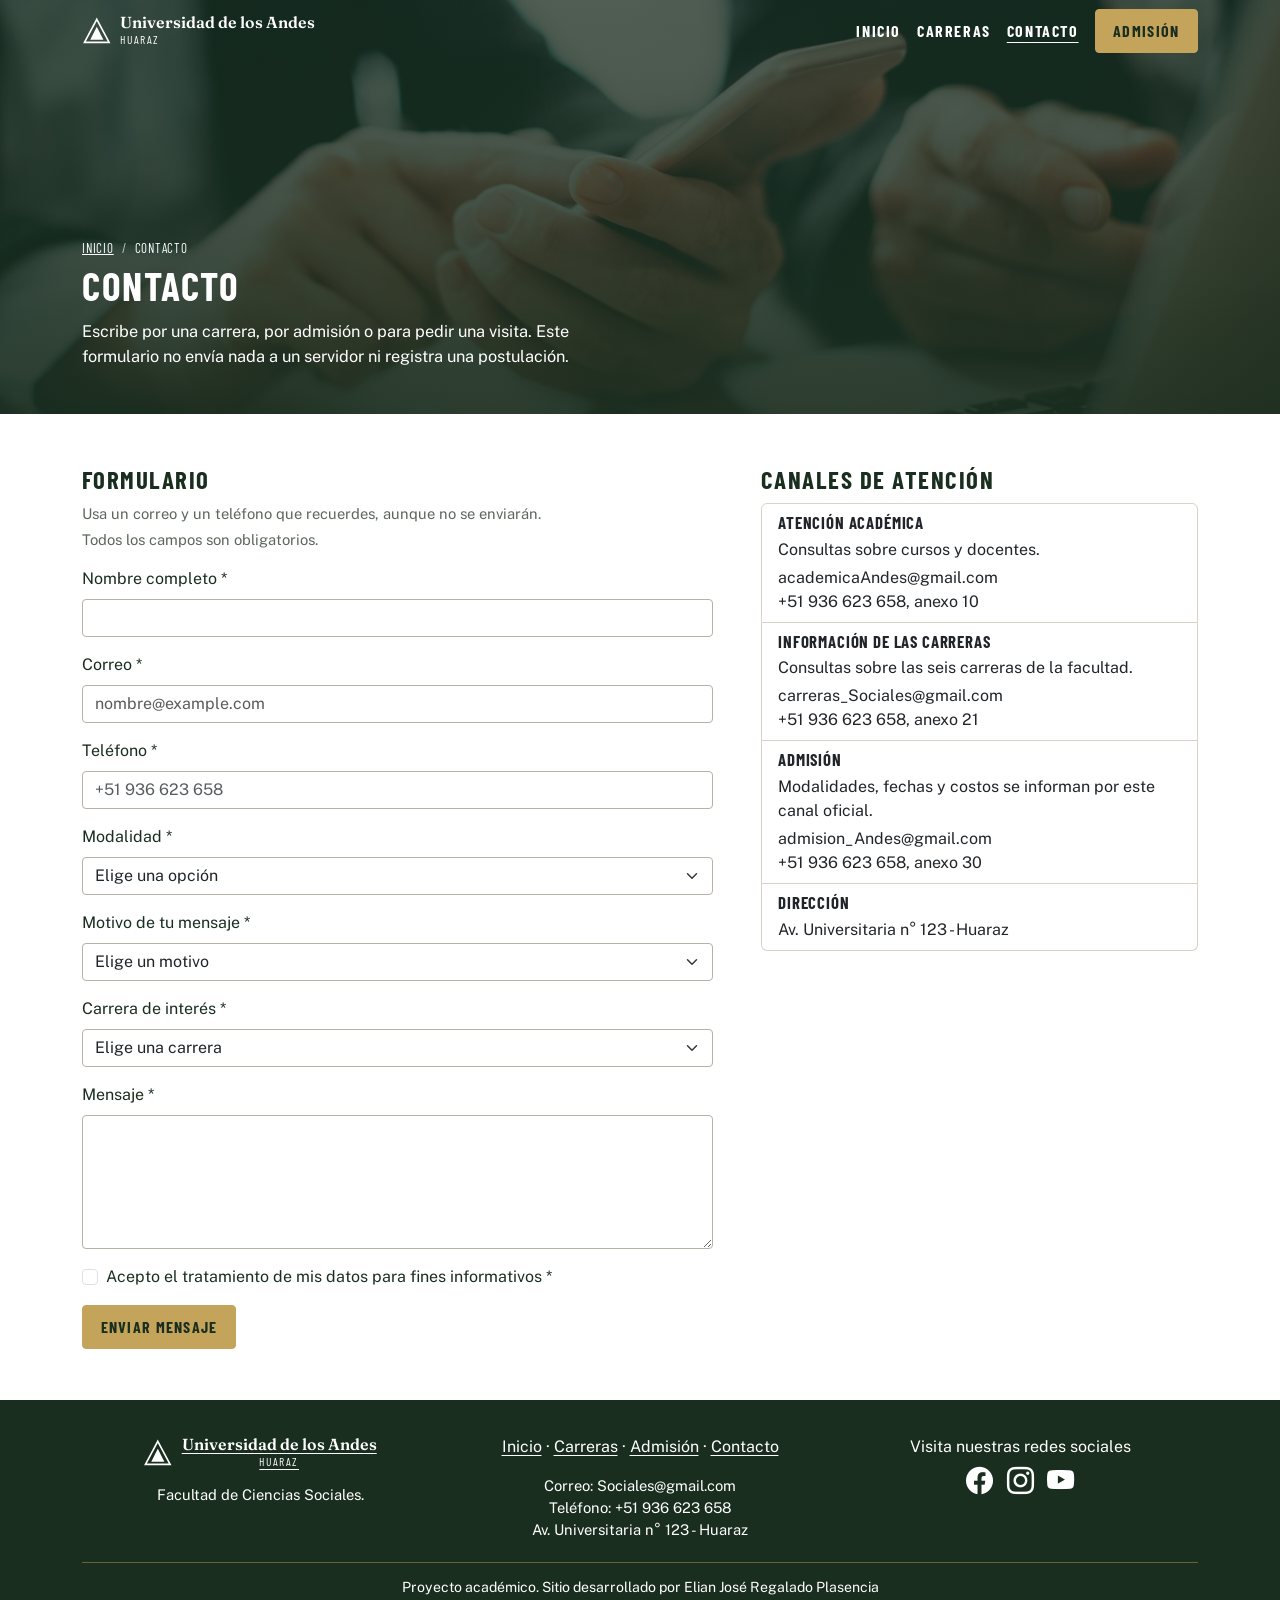
==== contacto.html @ 66e41785 "Primer commit: subiendo proyecto web PA4" ====
<!DOCTYPE html>
<html lang="es">

<head>
  <meta charset="utf-8">
  <meta name="viewport" content="width=device-width, initial-scale=1">
  <title>Contacto | Universidad de los Andes - Huaraz</title>
  <meta name="description"
    content="Escribe a la facultad por consultas de carreras, admisión o visitas. No envía datos a un servidor.">
  <link rel="icon" href="img/favicon.svg" type="image/svg+xml">
  <link rel="preconnect" href="https://fonts.googleapis.com">
  <link rel="preconnect" href="https://fonts.gstatic.com" crossorigin>
  <link
    href="https://fonts.googleapis.com/css2?family=Barlow+Condensed:wght@600;700&family=Fraunces:opsz,wght@9..144,600&family=Public+Sans:ital,wght@0,400;0,500;0,600;1,400&display=swap"
    rel="stylesheet">
  <link href="https://cdn.jsdelivr.net/npm/bootstrap@5.3.3/dist/css/bootstrap.min.css" rel="stylesheet">
  <link href="https://cdn.jsdelivr.net/npm/bootstrap-icons@1.11.3/font/bootstrap-icons.min.css" rel="stylesheet">
  <link href="css/styles.css" rel="stylesheet">
</head>

<body>
  <a class="saltar" href="#contenido">Saltar al contenido</a>
  <header>
    <nav class="navbar navbar-expand-lg navbar-dark barra" id="barra">
      <div class="container">
        <a class="navbar-brand marca" href="index.html">
          <svg class="marca-figura" viewBox="0 0 36 36" aria-hidden="true" focusable="false">
            <polygon points="18,4 33,32 3,32" fill="none" stroke="currentColor" stroke-width="2"></polygon>
            <polygon points="18,13 26,29 10,29" fill="currentColor"></polygon>
          </svg>
          <span>
            <span class="marca-nombre">Universidad de los Andes</span>
            <span class="marca-lugar">Huaraz</span>
          </span>
        </a>
        <button class="navbar-toggler" type="button" data-bs-toggle="collapse" data-bs-target="#menu"
          aria-controls="menu" aria-expanded="false" aria-label="Abrir o cerrar el menú">
          <span class="navbar-toggler-icon"></span>
        </button>
        <div class="collapse navbar-collapse" id="menu">
          <ul class="navbar-nav ms-auto align-items-lg-center">
            <li class="nav-item"><a class="nav-link" href="index.html">Inicio</a></li>
            <li class="nav-item"><a class="nav-link" href="programa.html">Carreras</a></li>
            <li class="nav-item"><a class="nav-link active" href="contacto.html" aria-current="page">Contacto</a></li>
            <li class="nav-item ms-lg-2 mt-2 mt-lg-0"><a class="btn btn-acento" href="index.html#admision">Admisión</a>
            </li>
          </ul>
        </div>
      </div>
    </nav>
  </header>
  <main id="contenido">
    <section class="hero corto" aria-label="Encabezado de contacto">
      <div class="hero-foto-caja">
        <img src="img/contactos.jpg" width="1600" height="720" alt="Manos usando un teléfono móvil junto a una laptop" decoding="async" fetchpriority="high">
      </div>
      <div class="hero-capa">
        <div class="container">
          <nav aria-label="Migas de pan">
            <ol class="breadcrumb">
              <li class="breadcrumb-item"><a href="index.html">Inicio</a></li>
              <li class="breadcrumb-item active" aria-current="page">Contacto</li>
            </ol>
          </nav>
          <h1>Contacto</h1>
          <p class="hero-texto">Escribe por una carrera, por admisión o para pedir una visita. Este formulario no envía nada a un servidor ni registra una postulación.</p>
        </div>
      </div>
    </section>
    <section class="bloque">
      <div class="container">
        <div class="row g-5">
          <div class="col-lg-7">
            <h2>Formulario</h2>
            <p class="aviso-dato mb-1">Usa un correo y un teléfono que recuerdes,
              aunque no se enviarán.</p>
            <p class="aviso-dato mb-3">Todos los campos son obligatorios.</p>
            <div id="errores" class="visually-hidden" aria-live="polite"></div>
            <div class="alert alert-success d-none" id="aviso" role="status" aria-live="polite" tabindex="-1">Mensaje
              enviado correctamente. Gracias por escribirnos.</div>
            <form id="form" novalidate>
              <div class="campo">
                <label class="form-label" for="nombre">Nombre completo <span aria-hidden="true">*</span></label>
                <input class="form-control" type="text" id="nombre" name="nombre" autocomplete="name" required
                  aria-describedby="error-nombre">
                <div class="invalid-feedback" id="error-nombre"></div>
              </div>
              <div class="campo">
                <label class="form-label" for="correo">Correo <span aria-hidden="true">*</span></label>
                <input class="form-control" type="email" id="correo" name="correo" autocomplete="email"
                  placeholder="nombre@example.com" required aria-describedby="error-correo">
                <div class="invalid-feedback" id="error-correo"></div>
              </div>
              <div class="campo">
                <label class="form-label" for="telefono">Teléfono <span aria-hidden="true">*</span></label>
                <input class="form-control" type="tel" id="telefono" name="telefono" autocomplete="tel"
                  placeholder="+51 936 623 658" required aria-describedby="error-telefono">
                <div class="invalid-feedback" id="error-telefono"></div>
              </div>
              <div class="campo">
                <label class="form-label" for="modalidad">Modalidad <span aria-hidden="true">*</span></label>
                <select class="form-select" id="modalidad" name="modalidad" required aria-describedby="error-modalidad">
                  <option value="" selected>Elige una opción</option>
                  <option value="presencial">Presencial en Huaraz</option>
                  <option value="campo">Presencial con prácticas de campo</option>
                  <option value="indefinida">Aún no decido</option>
                </select>
                <div class="invalid-feedback" id="error-modalidad"></div>
              </div>
              <div class="campo">
                <label class="form-label" for="motivo">Motivo de tu mensaje <span aria-hidden="true">*</span></label>
                <select class="form-select" id="motivo" name="motivo" required aria-describedby="error-motivo">
                  <option value="" selected>Elige un motivo</option>
                  <option value="consulta">Consulta sobre una carrera</option>
                  <option value="orientacion">Orientación vocacional</option>
                  <option value="admision">Admisión y requisitos</option>
                  <option value="visita">Visita o charla informativa</option>
                  <option value="otro">Otro motivo</option>
                </select>
                <div class="invalid-feedback" id="error-motivo"></div>
              </div>
              <div class="campo">
                <label class="form-label" for="carrera">Carrera de interés <span aria-hidden="true">*</span></label>
                <select class="form-select" id="carrera" name="carrera" required aria-describedby="error-carrera">
                  <option value="" selected>Elige una carrera</option>
                  <option value="innovacion">Innovación y Desarrollo Social</option>
                  <option value="antropologia">Antropología</option>
                  <option value="sociologia">Sociología</option>
                  <option value="ciencia-politica">Ciencia Política y Gobierno</option>
                  <option value="economia">Economía</option>
                  <option value="relaciones-internacionales">Relaciones Internacionales</option>
                  <option value="indefinida">Aún no lo sé</option>
                </select>
                <div class="invalid-feedback" id="error-carrera"></div>
              </div>
              <div class="campo">
                <label class="form-label" for="mensaje">Mensaje <span aria-hidden="true">*</span></label>
                <textarea class="form-control" id="mensaje" name="mensaje" rows="5" required
                  aria-describedby="error-mensaje"></textarea>
                <div class="invalid-feedback" id="error-mensaje"></div>
              </div>
              <div class="campo form-check mb-3">
                <input class="form-check-input" type="checkbox" id="datos" name="datos" required
                  aria-describedby="error-datos">
                <label class="form-check-label" for="datos">Acepto el tratamiento de mis datos para fines informativos
                  <span aria-hidden="true">*</span></label>
                <div class="invalid-feedback" id="error-datos"></div>
              </div>
              <button class="btn btn-acento" type="submit">Enviar mensaje</button>
            </form>
          </div>
          <div class="col-lg-5">
            <h2>Canales de atención</h2>
            <div class="list-group">
              <div class="list-group-item">
                <h3>Atención académica</h3>
                <p class="mb-1">Consultas sobre cursos y docentes.</p>
                <p class="mb-0">academicaAndes@gmail.com<br>+51 936 623 658, anexo 10</p>
              </div>
              <div class="list-group-item">
                <h3>Información de las carreras</h3>
                <p class="mb-1">Consultas sobre las seis carreras de la facultad.</p>
                <p class="mb-0">carreras_Sociales@gmail.com<br>+51 936 623 658, anexo 21</p>
              </div>
              <div class="list-group-item">
                <h3>Admisión</h3>
                <p class="mb-1">Modalidades, fechas y costos se informan por este canal oficial.</p>
                <p class="mb-0">admision_Andes@gmail.com<br>+51 936 623 658, anexo 30</p>
              </div>
              <div class="list-group-item">
                <h3>Dirección</h3>
                <p class="mb-0">Av. Universitaria n° 123 - Huaraz</p>
              </div>
            </div>
          </div>
        </div>
      </div>
    </section>
  </main>
  <footer class="pie">
    <div class="container">
      <div class="row g-4">
        <div class="col-md-4">
          <a class="marca" href="index.html">
            <svg class="marca-figura" viewBox="0 0 36 36" aria-hidden="true" focusable="false">
              <polygon points="18,4 33,32 3,32" fill="none" stroke="currentColor" stroke-width="2"></polygon>
              <polygon points="18,13 26,29 10,29" fill="currentColor"></polygon>
            </svg>
            <span>
              <span class="marca-nombre">Universidad de los Andes</span>
              <span class="marca-lugar">Huaraz</span>
            </span>
          </a>
          <p class="aviso-dato">Facultad de Ciencias Sociales.</p>
        </div>
        <div class="col-md-4">
          <p><a href="index.html">Inicio</a> · <a href="programa.html">Carreras</a> · <a
              href="index.html#admision">Admisión</a> · <a href="contacto.html">Contacto</a></p>
          <p class="aviso-dato text-center">Correo: Sociales@gmail.com<br>Teléfono: +51 936 623 658<br>Av. Universitaria n° 123 - Huaraz</p>
        </div>
        <div class="col-md-4">
          <p class="mb-2">Visita nuestras redes sociales</p>
          <p class="redes">
            <a href="https://www.facebook.com/share/1BmrrLhZCz/?mibextid=wwXIfr" target="_blank" rel="noopener noreferrer" aria-label="Facebook, se abre en una pestaña nueva"><i class="bi bi-facebook" aria-hidden="true"></i></a>
            <a href="https://www.threads.com/@elian46k" target="_blank" rel="noopener noreferrer" aria-label="Instagram, se abre en una pestaña nueva"><i class="bi bi-instagram" aria-hidden="true"></i></a>
            <a href="https://www.youtube.com/@devi_Mind" target="_blank" rel="noopener noreferrer" aria-label="YouTube, se abre en una pestaña nueva"><i class="bi bi-youtube" aria-hidden="true"></i></a>
          </p>
        </div>
      </div>
      <p class="aviso-pie">Proyecto académico. Sitio desarrollado por Elian José Regalado Plasencia</p>
    </div>
  </footer>
  <script src="https://cdn.jsdelivr.net/npm/bootstrap@5.3.3/dist/js/bootstrap.bundle.min.js"></script>
  <script src="js/main.js"></script>
</body>

</html>
---- css/styles.css ----
:root {
  --oscuro: #1a2e1f;
  --acento: #c4a35a;
  --tinta: #1a2e1f;
  --papel: #f7f4ee;
  --muted: #5c675e;
  --linea: #d9d3c7;
  --radio: 4px;
  --sans: "Public Sans", "Segoe UI", sans-serif;
  --cond: "Barlow Condensed", "Arial Narrow", sans-serif;
  --serif: Fraunces, Georgia, serif;
}
html, body { overflow-x: hidden; }
body {
  margin: 0;
  font-family: var(--sans);
  color: var(--tinta);
  background: #fff;
  overflow-wrap: break-word;
}
img {
  max-width: 100%;
  height: auto;
  display: block;
  object-fit: cover;
}
a { color: var(--oscuro); }
a:hover { color: #243d2a; }
:focus-visible {
  outline: 2px solid var(--oscuro);
  outline-offset: 3px;
}
.hero :focus-visible,
.carreras :focus-visible,
.pie :focus-visible,
.barra :focus-visible { outline-color: var(--acento); }
.saltar {
  position: absolute;
  left: -999px;
  top: 0;
  z-index: 1000;
  padding: 0.6rem 1rem;
  background: var(--acento);
  color: var(--oscuro);
  font-family: var(--cond);
  font-weight: 700;
  letter-spacing: 0.06em;
  text-transform: uppercase;
  text-decoration: none;
}
.saltar:focus {
  left: 0.75rem;
  top: 0.75rem;
  color: var(--oscuro);
}
.barra {
  position: fixed;
  top: 0;
  left: 0;
  right: 0;
  z-index: 30;
  background: transparent;
}
.barra.fondo, .barra.abierto { background: var(--oscuro); }
.marca {
  display: flex;
  align-items: center;
  gap: 0.55rem;
  min-width: 0;
  text-decoration: none;
  color: #fff;
}
.marca:hover { color: #fff; }
.marca-figura { width: 1.85rem; height: 1.85rem; flex-shrink: 0; }
.marca-nombre {
  display: block;
  font-family: var(--serif);
  font-size: 0.92rem;
  font-weight: 600;
  line-height: 1.15;
}
.marca-lugar {
  display: block;
  font-family: var(--cond);
  font-size: 0.72rem;
  letter-spacing: 0.14em;
  text-transform: uppercase;
}
.barra .nav-link {
  font-family: var(--cond);
  font-weight: 700;
  letter-spacing: 0.1em;
  text-transform: uppercase;
  color: #fff;
  padding: 0.45rem 0.7rem;
}
.barra .nav-link:hover,
.barra .nav-link:focus-visible,
.barra .nav-link.active {
  color: #fff;
  text-decoration: underline;
  text-underline-offset: 0.3rem;
}
.barra .navbar-toggler {
  border: 1px solid rgba(255, 255, 255, 0.55);
  border-radius: var(--radio);
}
.barra .navbar-toggler:focus { box-shadow: none; }
.btn-acento, .btn-claro {
  border-radius: var(--radio);
  font-family: var(--cond);
  font-weight: 700;
  letter-spacing: 0.08em;
  text-transform: uppercase;
  padding: 0.55rem 1.1rem;
}
.btn-acento {
  background: var(--acento);
  color: var(--oscuro);
  border: 1px solid var(--acento);
}
.btn-acento:hover, .btn-acento:focus-visible {
  background: #d4b56a;
  color: var(--oscuro);
  border-color: #d4b56a;
}
.btn-acento:active { background: #b39148; color: var(--oscuro); }
.btn-claro { background: transparent; color: #fff; border: 1px solid #fff; }
.btn-claro:hover, .btn-claro:focus-visible { background: #fff; color: var(--oscuro); }
.hero, .hero.corto { position: relative; color: #fff; }
.hero { min-height: 100svh; }
.hero .carousel, .hero .carousel-inner, .hero .carousel-item { height: 100svh; }
.hero .carousel-item img,
.hero-foto-caja img {
  width: 100%;
  height: 100%;
  max-width: none;
  object-fit: cover;
}
.carousel-item::after, .hero-foto-caja::after {
  content: "";
  position: absolute;
  inset: 0;
  background: linear-gradient(180deg, rgba(26, 46, 31, 0.76) 0%, rgba(26, 46, 31, 0.8) 46%, rgba(26, 46, 31, 0.92) 100%);
}
.hero-capa {
  position: absolute;
  inset: 0;
  z-index: 3;
  display: flex;
  flex-direction: column;
  justify-content: center;
  padding: 5.5rem 0 5rem;
  pointer-events: none;
}
.hero-capa a, .hero-capa .btn { pointer-events: auto; }
.hero h1, .novedades h2, .facultad h2, .carreras h2, .cierre h2, .bloque h2,
.nota h3, .mas h3, .carrera h3, .list-group-item h3, .ficha h3, .panel-carrera h3, .ciclos h3, .recursos dt {
  font-family: var(--cond);
  font-weight: 700;
  text-transform: uppercase;
}
.hero h1 {
  letter-spacing: 0.04em;
  font-size: 2.1rem;
  line-height: 1.05;
  margin-bottom: 0.85rem;
  max-width: 12ch;
}
.hero.corto h1 { font-size: 1.85rem; max-width: 22ch; }
.ficha {
  border: 1px solid var(--linea);
  border-radius: var(--radio);
  overflow: hidden;
}
.ficha img { width: 100%; height: 9rem; }
.ficha .card-body { padding: 0.9rem 0.95rem 1.05rem; }
.ficha h3 { font-size: 1.2rem; margin-bottom: 0.25rem; }
.ficha.dest { border-color: var(--acento); }
.ficha.dest img { height: 11rem; }
.ficha.dest h3 { font-size: 1.45rem; }
.pestanias { gap: 0.35rem; }
.pestanias .nav-link {
  font-family: var(--cond);
  font-weight: 700;
  letter-spacing: 0.06em;
  text-transform: uppercase;
  color: var(--oscuro);
  background: #fff;
  border: 1px solid var(--linea);
  border-radius: var(--radio);
  font-size: 0.82rem;
  white-space: normal;
}
.pestanias .nav-link:focus { box-shadow: none; }
.pestanias .nav-link:hover,
.pestanias .nav-link:focus-visible {
  color: var(--oscuro);
  background: var(--papel);
}
.pestanias .nav-link:focus-visible {
  outline: 2px solid var(--oscuro);
  outline-offset: 2px;
}
.pestanias .nav-link.active {
  background: var(--oscuro);
  color: #fff;
  border-color: var(--oscuro);
}
.panel-carrera h3 {
  font-size: 1.55rem;
  margin-bottom: 0.35rem;
}
.panel-carrera h4 { font-size: 1rem; }
.panel-carrera .accordion-button {
  font-family: var(--cond);
  font-weight: 700;
  letter-spacing: 0.04em;
  text-transform: uppercase;
}
#carrera, #duracion, #preguntas, #admision, [id^="carrera-"] { scroll-margin-top: 4.75rem; }
.hero-texto { max-width: 34rem; margin-bottom: 1.25rem; font-size: 1.02rem; }
.hero .btn { margin: 0 0.5rem 0.5rem 0; }
.carousel-caption {
  z-index: 2;
  text-align: left;
  left: 0;
  right: 0;
  bottom: 0.55rem;
  width: 100%;
  max-width: 100%;
  margin-left: auto;
  margin-right: auto;
  padding-left: calc(var(--bs-gutter-x, 1.5rem) * 0.5);
  padding-right: calc(var(--bs-gutter-x, 1.5rem) * 0.5);
  font-family: var(--cond);
  letter-spacing: 0.08em;
  text-transform: uppercase;
  font-size: 0.85rem;
}
.hero .carousel-control-prev,
.hero .carousel-control-next {
  width: 2.5rem;
}
.hero .carousel-control-prev { left: 0.25rem; }
.hero .carousel-control-next { right: 0.25rem; }
.hero-pausa {
  position: absolute;
  right: 0.85rem;
  bottom: 1.1rem;
  z-index: 6;
  width: 2.75rem;
  height: 2.75rem;
  border: 0;
  border-radius: var(--radio);
  background: var(--acento);
  color: var(--oscuro);
  display: inline-flex;
  align-items: center;
  justify-content: center;
}
.hero-pausa:hover, .hero-pausa:focus-visible { background: #d4b56a; }
.banda { background: var(--oscuro); padding: 1.25rem 0 2.5rem; }
.novedades {
  background: #fff;
  color: var(--tinta);
  padding: 1.15rem 1rem 1.4rem;
  border-radius: var(--radio);
}
.novedades h2, .facultad h2, .carreras h2, .cierre h2, .bloque h2, .ciclos h3, .recursos dt {
  letter-spacing: 0.06em;
  font-size: 1.55rem;
}
.nota {
  border: 0;
  border-bottom: 1px solid var(--linea);
  border-radius: 0;
  padding-bottom: 1rem;
  margin-bottom: 1rem;
}
.nota img { width: 100%; height: 8.5rem; margin-bottom: 0.7rem; }
.etiqueta {
  display: block;
  font-family: var(--cond);
  font-weight: 700;
  letter-spacing: 0.14em;
  text-transform: uppercase;
  font-size: 0.72rem;
  color: var(--muted);
  margin-bottom: 0.25rem;
}
.nota h3 { font-size: 1.15rem; line-height: 1.15; margin-bottom: 0.35rem; }
.nota p, .aviso-dato { color: var(--muted); margin-bottom: 0; font-size: 0.92rem; }
.mas h3 { font-size: 1.05rem; margin-bottom: 0.75rem; }
.mas .list-group-item {
  border: 0;
  padding-left: 0;
  padding-right: 0;
  background: transparent;
}
.mas a.list-group-item {
  text-decoration: underline;
  text-underline-offset: 0.18rem;
}
.facultad, .bloque, .cierre { padding: 2.4rem 0; }
.facultad { background: var(--papel); }
.guia {
  list-style: none;
  padding: 0;
  margin: 1.15rem 0 0;
}
.guia li {
  padding: 0.65rem 0;
  border-top: 1px solid var(--linea);
  font-family: var(--cond);
  font-weight: 700;
  letter-spacing: 0.04em;
  text-transform: uppercase;
}
.foto-facultad {
  width: 100%;
  height: 16rem;
  object-fit: cover;
}
.carreras { background: var(--oscuro); color: #fff; padding: 2.6rem 0 2.8rem; }
.carreras h2 { color: #fff; margin-bottom: 1.4rem; }
.carrera {
  display: block;
  padding: 0.95rem 0;
  border-top: 1px solid rgba(255, 255, 255, 0.16);
  text-decoration: none;
  color: #fff;
}
.carrera:hover, .carrera:focus-visible {
  color: #fff;
  background: rgba(255, 255, 255, 0.04);
}
.carrera h3 { font-size: 1.2rem; margin-bottom: 0.25rem; }
.carrera p { margin: 0; color: rgba(255, 255, 255, 0.82); font-size: 0.92rem; }
.carrera .clave { margin-top: 0.4rem; font-size: 0.9rem; color: rgba(255, 255, 255, 0.7); }
.carrera.dest {
  border: 1px solid var(--acento);
  padding: 1.15rem 1.1rem 1.25rem;
  margin-bottom: 0.75rem;
}
.carrera.dest h3 { font-size: 1.7rem; }
.carrera.dest .etiqueta { color: var(--acento); }
.ciclos h3, .recursos dt {
  font-size: 1.15rem;
  margin-bottom: 0.4rem;
}
.investiga {
  list-style: none;
  padding: 0;
  margin: 0;
  max-width: 46rem;
}
.investiga li {
  padding: 0.75rem 0;
  border-top: 1px solid var(--linea);
}
.investiga li:last-child { border-bottom: 1px solid var(--linea); }
.recursos dt { color: var(--tinta); }
.recursos dd { color: var(--muted); margin: 0 0 1.1rem; }
.cierre { text-align: center; border-top: 1px solid var(--linea); }
.cierre p { max-width: 32rem; margin: 0 auto 1.1rem; }
.cierre .pasos {
  text-align: left;
  max-width: 36rem;
  margin: 0 auto 1.25rem;
  padding-left: 1.25rem;
}
.cierre .pasos li { margin-bottom: 0.55rem; }
.pie, .pie p, .pie a, .pie a:hover, .pie .aviso-dato, .pie .aviso-pie {
  color: #fff;
}
.pie { background: var(--oscuro); padding: 2.2rem 0 1.4rem; text-align: center; }
.pie a, .pie a:hover { text-decoration: underline; text-underline-offset: 0.16rem; }
.pie .marca { margin-bottom: 0.8rem; justify-content: center; }
.aviso-pie {
  margin-top: 1.3rem;
  padding-top: 0.9rem;
  border-top: 1px solid rgba(196, 163, 90, 0.45);
  font-size: 0.88rem;
  text-align: center;
}
.redes {
  display: flex;
  justify-content: center;
  gap: 0.85rem;
  margin: 0;
}
.redes a, .redes a:hover {
  text-decoration: none;
  font-size: 1.7rem;
  line-height: 1;
  display: inline-flex;
  transition: transform 0.2s ease;
}
.redes a:hover, .redes a:focus-visible { transform: scale(1.18); }
.hero.corto { min-height: 20rem; height: 52svh; }
.hero-foto-caja { position: absolute; inset: 0; }
.hero.corto .hero-capa { justify-content: flex-end; padding: 0 0 1.6rem; }
.hero .breadcrumb { margin-bottom: 0.4rem; }
.hero .breadcrumb-item,
.hero .breadcrumb-item a,
.hero .breadcrumb-item.active {
  color: #fff;
  font-family: var(--cond);
  letter-spacing: 0.06em;
  text-transform: uppercase;
  font-size: 0.82rem;
}
.hero .breadcrumb-item + .breadcrumb-item::before { color: rgba(255, 255, 255, 0.7); }
.table caption {
  caption-side: top;
  color: var(--muted);
  font-size: 0.9rem;
  padding-bottom: 0.4rem;
}
.accordion-button:not(.collapsed) {
  background: var(--papel);
  color: var(--oscuro);
  box-shadow: none;
}
.accordion-button:focus { box-shadow: none; }
.accordion-button:focus-visible {
  outline: 2px solid var(--oscuro);
  outline-offset: 2px;
}
.lista-proyectos { padding-left: 1.1rem; }
.lista-proyectos li { margin-bottom: 0.35rem; }
.campo { margin-bottom: 1rem; }
.form-control, .form-select { border-radius: var(--radio); border-color: #b7b1a6; }
.form-control:focus, .form-select:focus, .form-check-input:focus {
  border-color: var(--oscuro);
  box-shadow: none;
}
.form-check-input:checked {
  background-color: var(--oscuro);
  border-color: var(--oscuro);
}
.list-group-item { border-radius: 0; border-color: var(--linea); }
.list-group-item h3 { font-size: 1.05rem; letter-spacing: 0.05em; margin-bottom: 0.35rem; }
@media (prefers-reduced-motion: reduce) {
  html { scroll-behavior: auto; }
  .carousel-item { transition: none; }
  .accordion-collapse { transition: none; }
  .tab-pane { transition: none; }
  .redes a { transition: none; }
  .redes a:hover, .redes a:focus-visible { transform: none; }
}
@media (min-width: 576px) {
  .hero:not(.corto) h1 { font-size: 2.55rem; }
  .hero.corto h1 { font-size: 2.05rem; }
  .marca-nombre { font-size: 1rem; }
  .carousel-caption { max-width: 540px; }
}
@media (min-width: 768px) {
  .hero:not(.corto) h1 { font-size: 3.25rem; }
  .hero.corto h1 { font-size: 2.45rem; }
  .hero:not(.corto) .hero-capa {
    justify-content: flex-start;
    padding-top: clamp(5.8rem, 13vh, 7.5rem);
    padding-bottom: 13rem;
  }
  .carousel-caption { max-width: 720px; bottom: 10.35rem; }
  .carousel-indicators { bottom: 10.8rem; }
  .hero-pausa { bottom: 11.4rem; right: 1.4rem; }
  .banda {
    margin-top: -8.5rem;
    padding-top: 0;
    padding-bottom: 3.2rem;
    position: relative;
    z-index: 5;
  }
  .novedades {
    padding: 1.5rem 1.4rem 1.6rem;
    box-shadow: 0 8px 22px rgba(26, 46, 31, 0.14);
  }
  .nota { border-bottom: 0; margin-bottom: 0; padding-bottom: 0; }
  .facultad, .bloque, .cierre { padding: 3.2rem 0; }
  .hero.corto { height: 46vh; min-height: 22rem; }
  .ficha.dest img { height: 14rem; }
  .ficha img { height: 10rem; }
  .foto-facultad { height: 22rem; }
}
@media (min-width: 992px) {
  .hero:not(.corto) h1 { font-size: 3.7rem; }
  .nota img { height: 7.2rem; }
  .carrera.dest { min-height: 100%; }
  .foto-facultad { height: 100%; min-height: 22rem; }
  .carousel-caption { max-width: 960px; }
}
@media (min-width: 1200px) {
  .hero:not(.corto) h1 { font-size: 4.05rem; }
  .hero:not(.corto) .hero-capa { padding-top: clamp(6.2rem, 15vh, 8.2rem); }
  .novedades { padding: 1.7rem 1.7rem 1.8rem; }
  .carousel-caption { max-width: 1140px; }
}
@media (min-width: 1400px) {
  .carousel-caption { max-width: 1320px; }
}
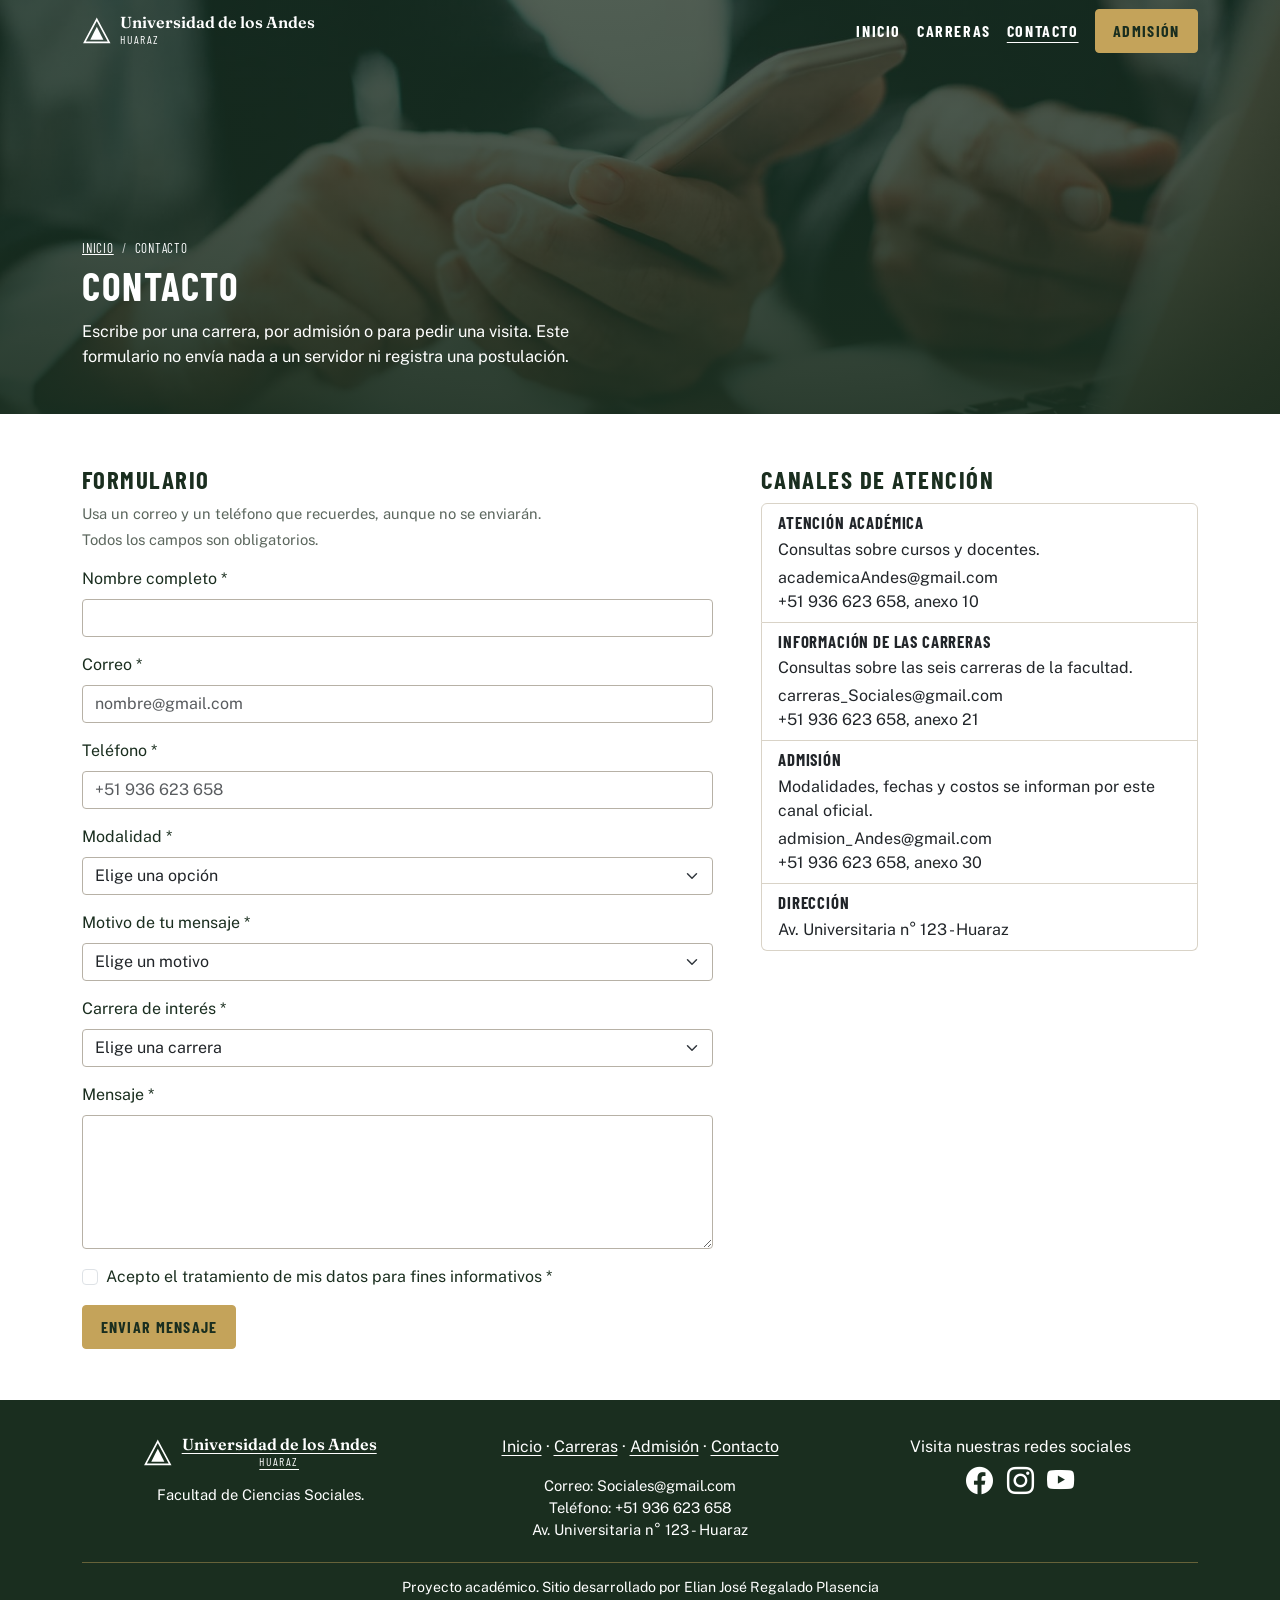
==== commit 423a4353: "Actualización de mi página web" ====
--- a/contacto.html
+++ b/contacto.html
@@ -88,7 +88,7 @@
               <div class="campo">
                 <label class="form-label" for="correo">Correo <span aria-hidden="true">*</span></label>
                 <input class="form-control" type="email" id="correo" name="correo" autocomplete="email"
-                  placeholder="nombre@example.com" required aria-describedby="error-correo">
+                  placeholder="nombre@gmail.com" required aria-describedby="error-correo">
                 <div class="invalid-feedback" id="error-correo"></div>
               </div>
               <div class="campo">
